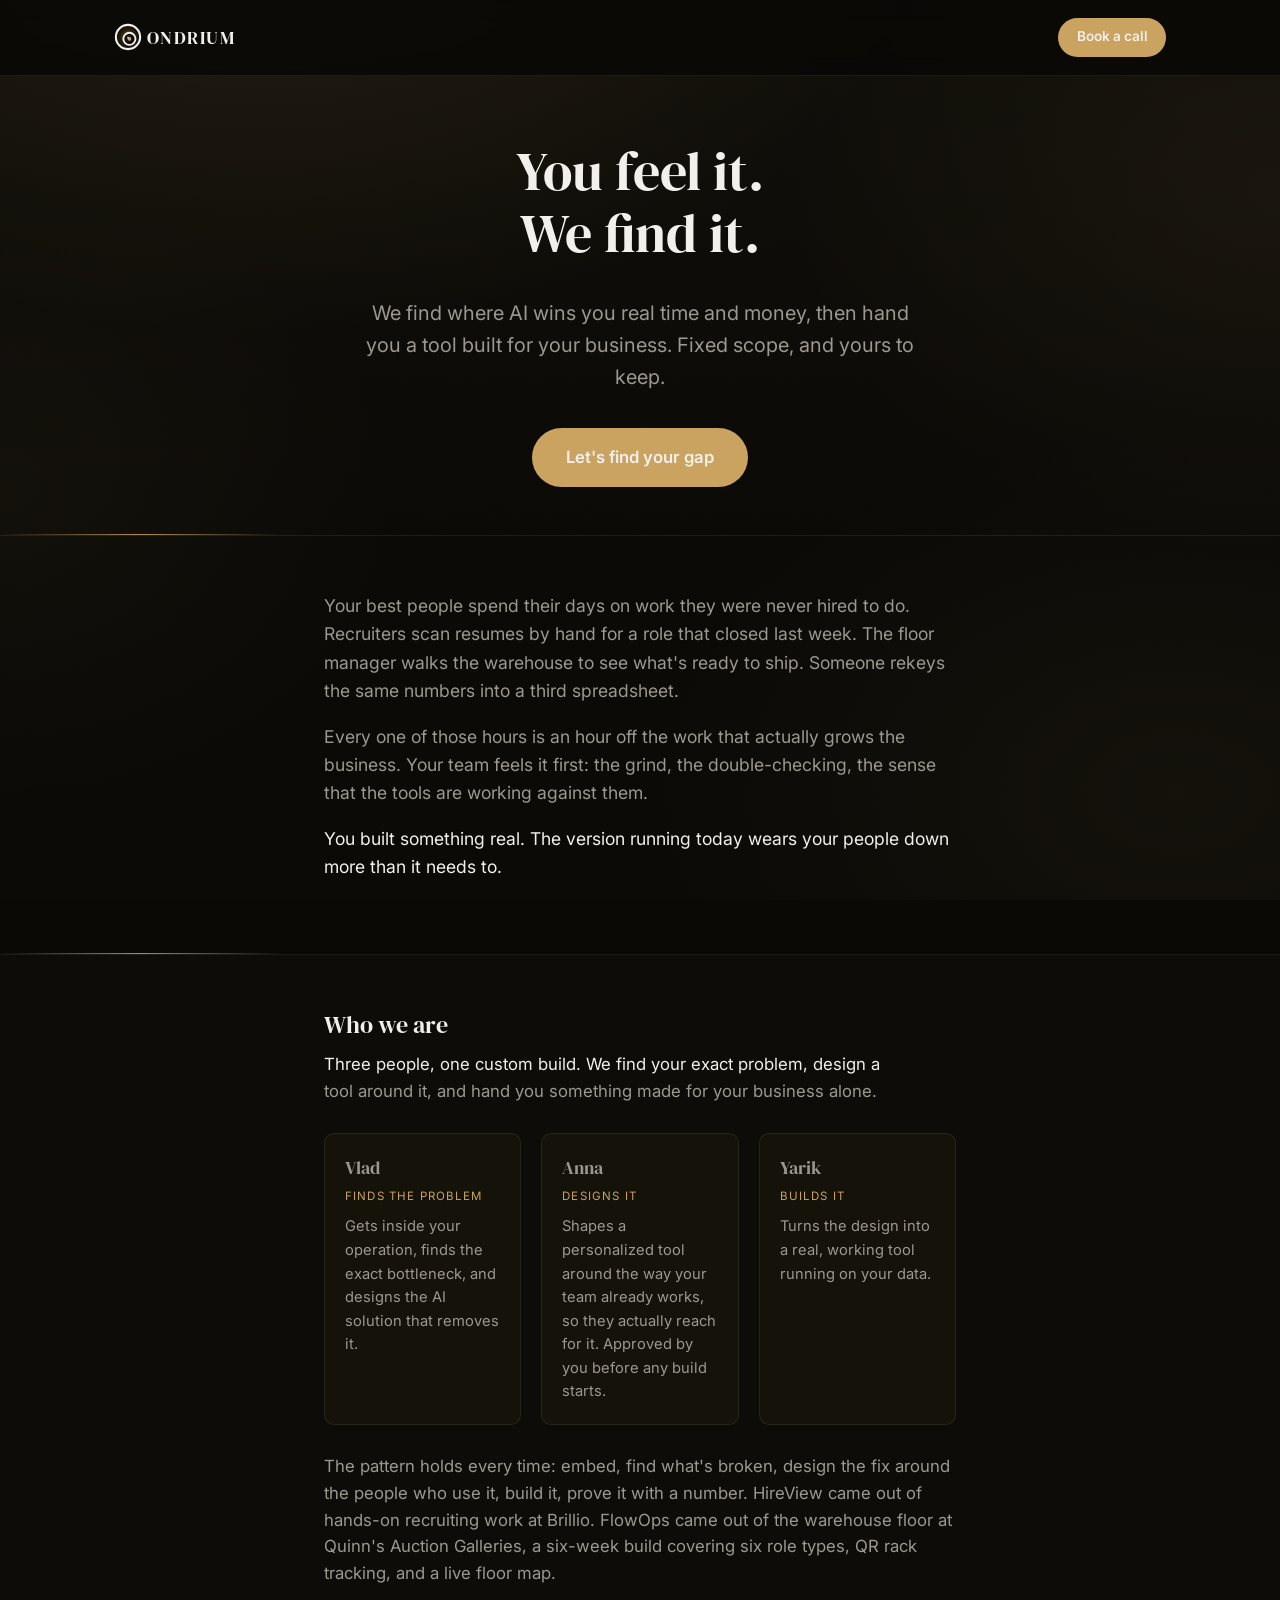
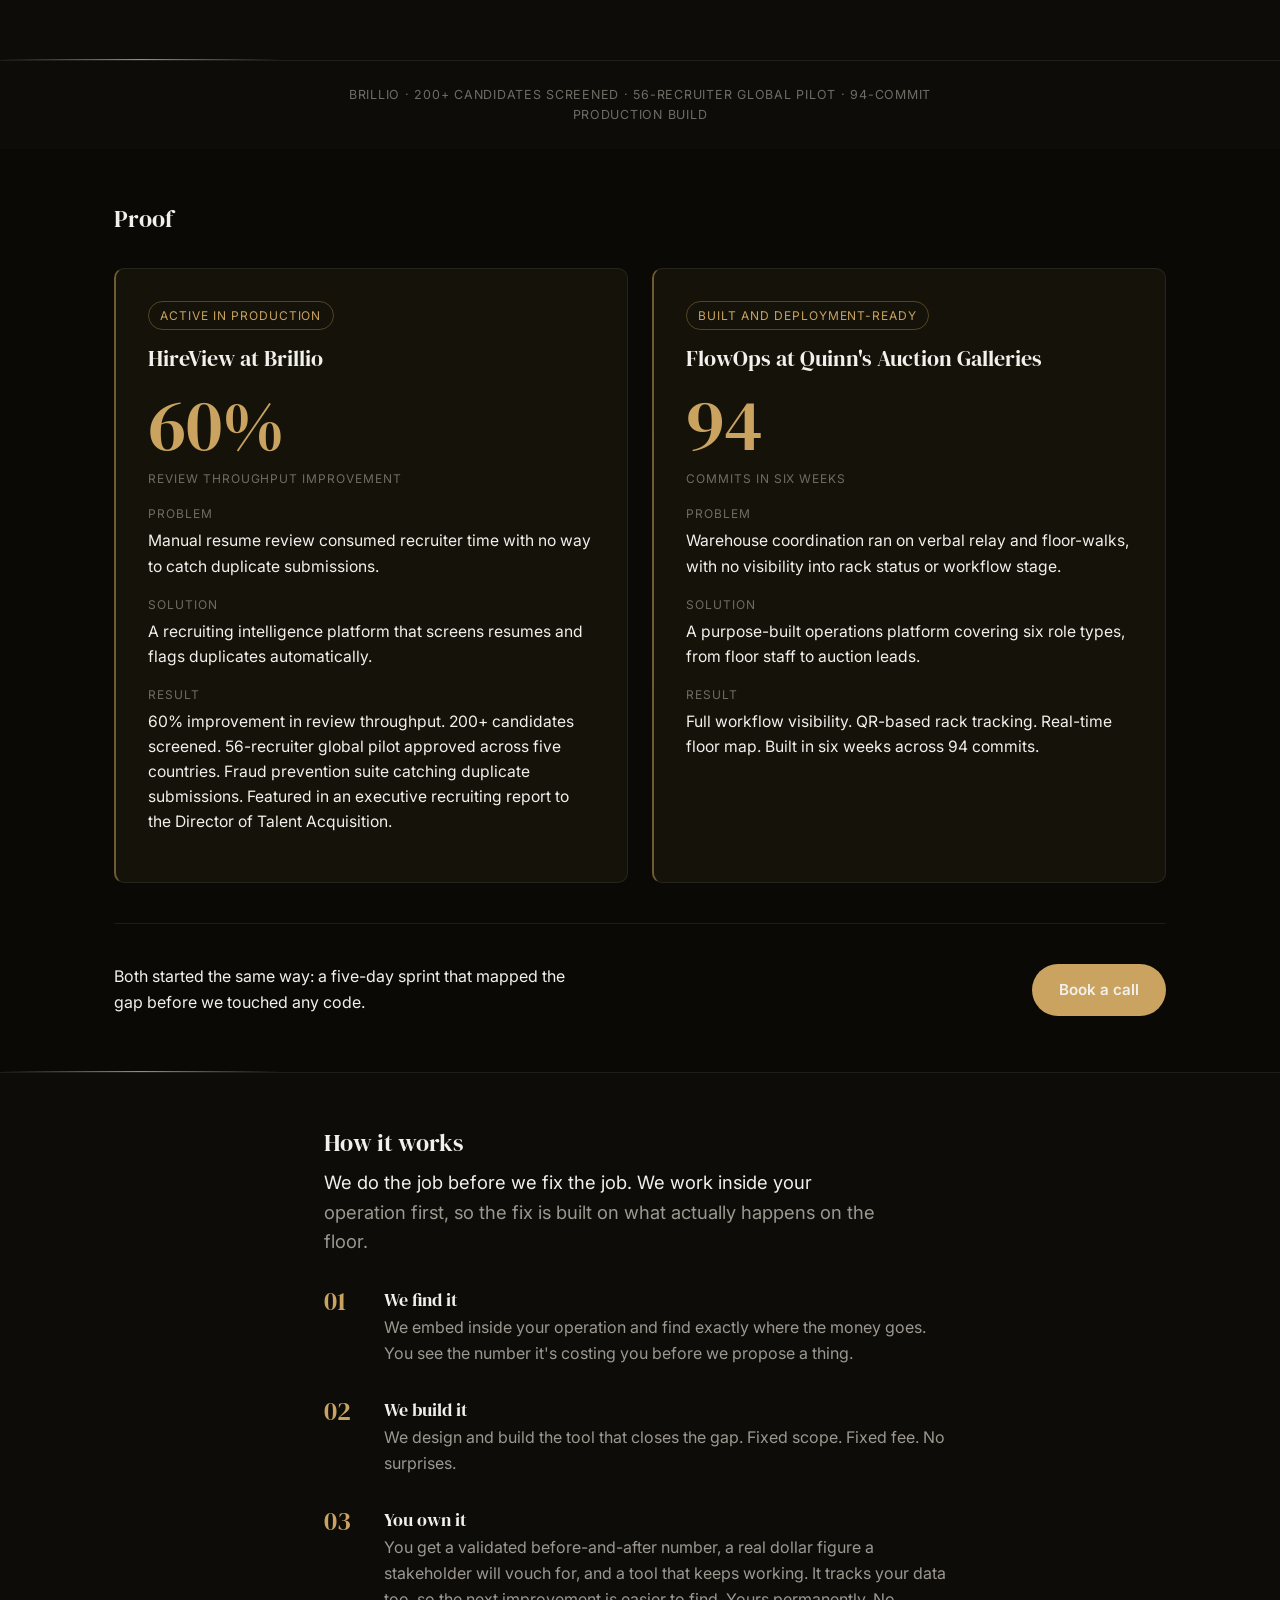
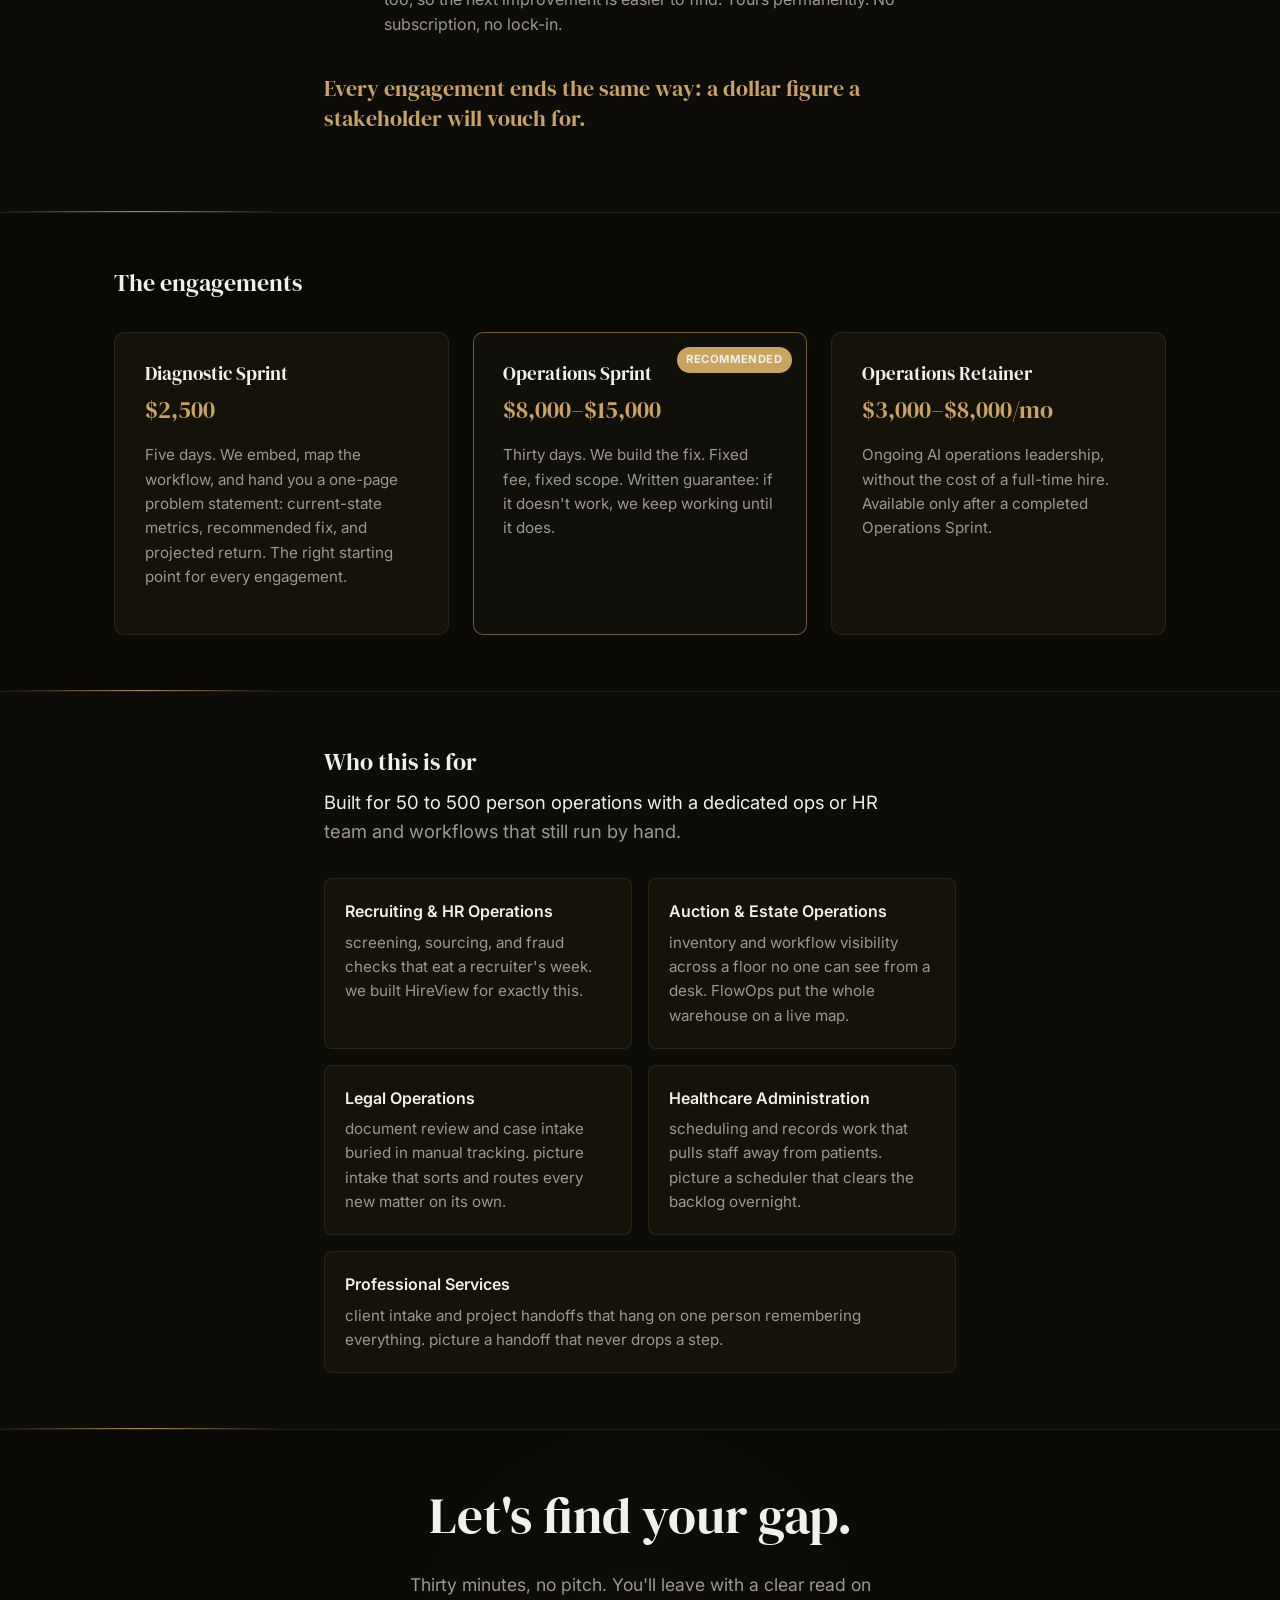
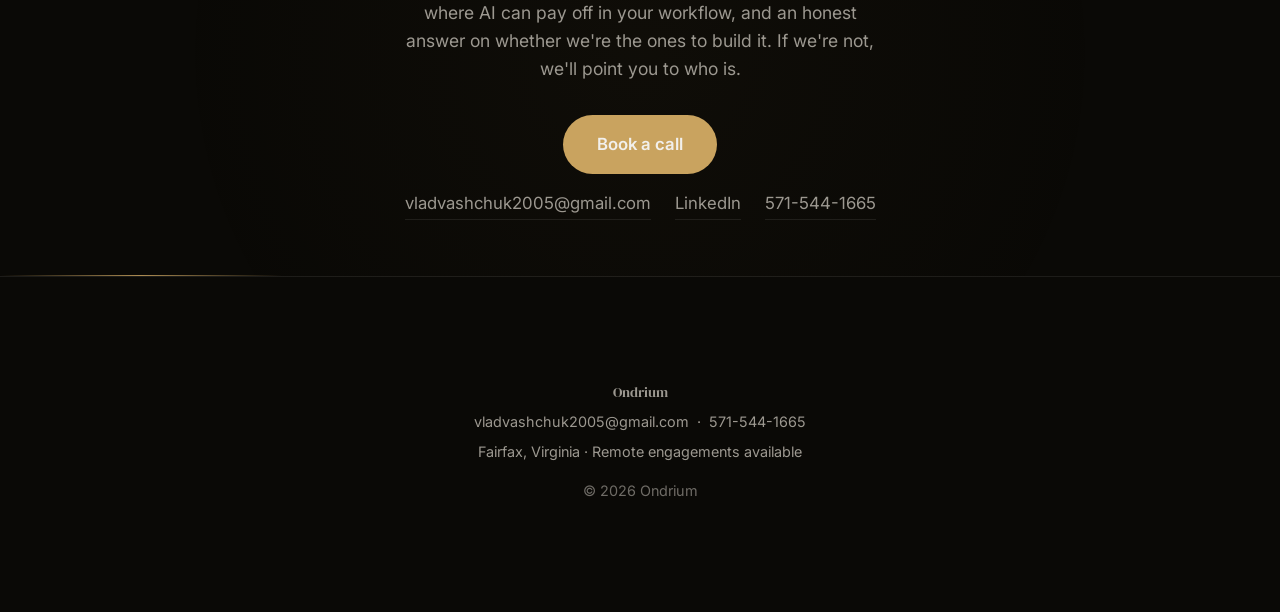
==== index.html @ 7dcca668 "Replace with Ondrium site" ====
<!DOCTYPE html>
<html lang="en">
<head>
<meta charset="UTF-8">
<meta name="viewport" content="width=device-width, initial-scale=1.0">
<title>Ondrium: You feel it. We find it.</title>
<meta name="description" content="Ondrium finds where AI fits your workflow, proves it's worth building, then builds a custom tool shaped around how your business runs. You own it for good.">
<link rel="preconnect" href="https://fonts.googleapis.com">
<link rel="preconnect" href="https://fonts.gstatic.com" crossorigin>
<link rel="icon" type="image/png" href="[data-uri]">
<link href="https://fonts.googleapis.com/css2?family=DM+Serif+Display&family=Inter:wght@400;500;600;700&display=swap" rel="stylesheet">
<style>
  :root {
    --bg: #0a0906;
    --bg-alt: #0e0c09;
    --bg-card: #141209;
    --border: rgba(255,255,255,0.08);
    --text: #f2f0ec;
    --text-muted: #9c9890;
    --text-dim: #6f6c66;
    --accent: #c9a35f;
    --accent-hover: #d9b878;
    --accent-dark: #1c1712;
    --radius: 10px;
    --max: 1100px;
    --max-narrow: 680px;
  }

  * { box-sizing: border-box; }
  html { scroll-behavior: smooth; }

  body {
    margin: 0;
    overflow-x: hidden;
    background: var(--bg);
    color: var(--text);
    font-family: 'Inter', -apple-system, BlinkMacSystemFont, sans-serif;
    line-height: 1.6;
    -webkit-font-smoothing: antialiased;
  }

  /* Whole-site background system: static glow blobs + grain + running trace
     lines. Fixed to the viewport so it reads as one surface behind every
     section, not a per-section fill. Pure CSS/SVG, no image assets. The
     trace lines are the only motion running on their own; everything else
     stays static. */
  .bg-layer {
    position: fixed;
    inset: 0;
    z-index: -1;
    pointer-events: none;
    background:
      radial-gradient(ellipse 1100px 720px at 20% -12%, rgba(201,163,95,0.11), transparent 62%),
      radial-gradient(ellipse 760px 560px at 100% 22%, rgba(201,163,95,0.06), transparent 65%),
      radial-gradient(ellipse 650px 500px at 0% 55%, rgba(201,163,95,0.045), transparent 62%),
      radial-gradient(ellipse 820px 560px at 92% 88%, rgba(201,163,95,0.05), transparent 65%),
      linear-gradient(180deg, #100e09 0%, #0a0906 60%);
    background-repeat: no-repeat;
  }
  .bg-layer::after {
    content: "";
    position: absolute;
    inset: 0;
    opacity: 0.05;
    mix-blend-mode: overlay;
    background-image: url("data:image/svg+xml,%3Csvg xmlns='http://www.w3.org/2000/svg'%3E%3Cfilter id='n'%3E%3CfeTurbulence type='fractalNoise' baseFrequency='0.85' numOctaves='3' stitchTiles='stitch'/%3E%3C/filter%3E%3Crect width='100%25' height='100%25' filter='url(%23n)'/%3E%3C/svg%3E");
  }
  /* Divider glow: a thin light trace runs along the border between each
     major section, in place of the section's normal static divider line.
     Motion is locked to real page anatomy (the block breaks) instead of
     floating loose in the background. */
  .hero, .problem, .who, .proof, .how, .engagements, .industries, .final-cta {
    position: relative;
    overflow: hidden;
  }
  .hero::after, .problem::after, .who::after, .proof::after,
  .how::after, .engagements::after, .industries::after, .final-cta::after {
    content: "";
    position: absolute;
    left: 0;
    bottom: 0;
    width: 22%;
    height: 1px;
    background: linear-gradient(90deg, transparent, rgba(201,163,95,0.85), transparent);
    animation-name: divider-run;
    animation-timing-function: linear;
    animation-iteration-count: infinite;
    animation-duration: 6.5s;
    pointer-events: none;
  }
  .problem::after { animation-delay: 1s; }
  .who::after { animation-delay: 2.4s; }
  .proof::after { animation-delay: 0.4s; }
  .how::after { animation-delay: 3.2s; }
  .engagements::after { animation-delay: 1.8s; }
  .industries::after { animation-delay: 4s; }
  .final-cta::after { animation-delay: 2.6s; }
  @keyframes divider-run {
    0% { transform: translateX(-120%); opacity: 0; }
    12% { opacity: 1; }
    88% { opacity: 1; }
    100% { transform: translateX(550%); opacity: 0; }
  }
  @media (prefers-reduced-motion: reduce) {
    .hero::after, .problem::after, .who::after, .proof::after,
    .how::after, .engagements::after, .industries::after, .final-cta::after {
      animation: none;
      display: none;
    }
    .eye-pupil, .eye-shade, .eye-lid { animation: none; }
    .eye-lid { transform: scaleY(0); }
  }

  .eye-pupil {
    animation: eye-look 8.6s ease-in-out infinite;
    transform-box: fill-box;
    transform-origin: center;
  }
  .eye-glow {
    opacity: 1;
  }
  .eye-shade {
    transform-box: fill-box;
    transform-origin: center;
    animation: eye-shade-anim 8.6s ease-in-out infinite;
  }
  .eye-iris {
    transform-box: fill-box;
    transform-origin: center;
  }
  .eye-lid {
    transform-box: fill-box;
    transform-origin: top;
    transform: scaleY(0);
    animation: eye-lid-anim 8.6s ease-in-out infinite;
  }
  @keyframes eye-lid-anim {
    0%, 50% { transform: scaleY(0); }
    55% { transform: scaleY(1); }
    60% { transform: scaleY(0); }
    100% { transform: scaleY(0); }
  }
  @keyframes eye-shade-anim {
    0%, 8% { filter: brightness(1) drop-shadow(0 0 0 rgba(0,0,0,0)); }
    14% { filter: brightness(0.74) drop-shadow(0 1px 2px rgba(0,0,0,0.5)); }
    28% { filter: brightness(1.1) drop-shadow(0 1px 2px rgba(0,0,0,0.5)); }
    42% { filter: brightness(0.74) drop-shadow(0 1px 2px rgba(0,0,0,0.5)); }
    48%, 60% { filter: brightness(1) drop-shadow(0 1px 2px rgba(0,0,0,0.35)); }
    66%, 100% { filter: brightness(1) drop-shadow(0 0 0 rgba(0,0,0,0)); }
  }
  @keyframes eye-look {
    0%, 100% { transform: translate(0, 0); }
    14% { transform: translate(0, 7px); }
    28% { transform: translate(7px, 0); }
    42% { transform: translate(0, 7px); }
    48% { transform: translate(0, 0); }
  }

  h1, h2, h3 {
    font-family: 'DM Serif Display', Georgia, serif;
    font-weight: 400;
    line-height: 1.15;
    margin: 0 0 0.5em;
    color: var(--text);
  }

  p { margin: 0 0 1em; color: var(--text-muted); }
  a { color: inherit; text-decoration: none; }

  .section-inner {
    max-width: var(--max);
    margin: 0 auto;
    padding: 3.5rem 1.5rem;
  }
  .section-inner.narrow { max-width: var(--max-narrow); }
  .center { text-align: center; }

  /* Header */
  .site-header {
    position: sticky;
    top: 0;
    z-index: 50;
    background: rgba(10,9,6,0.88);
    backdrop-filter: blur(10px);
    border-bottom: 1px solid var(--border);
  }
  .header-inner {
    max-width: var(--max);
    margin: 0 auto;
    padding: 1.1rem 1.5rem;
    display: flex;
    align-items: center;
    justify-content: space-between;
  }
  .logo-lockup {
    display: flex;
    align-items: center;
    gap: 0.3rem;
  }
  .logo-icon {
    display: block;
    height: 28px;
    width: auto;
  }
  .logo-text {
    font-family: 'DM Serif Display', serif;
    font-size: 1.15rem;
    letter-spacing: 0.08em;
    color: var(--text);
  }

  /* Buttons */
  .btn {
    display: inline-block;
    border-radius: 999px;
    font-weight: 600;
    text-align: center;
    transition: background 0.15s ease, color 0.15s ease, transform 0.1s ease;
    cursor: pointer;
    border: none;
  }
  .btn-primary {
    background: var(--accent);
    color: var(--text);
    padding: 0.85rem 1.7rem;
    font-size: 0.95rem;
  }
  .btn-primary:hover { background: var(--accent-hover); }
  .btn-primary:active { transform: scale(0.98); }
  .btn-sm { padding: 0.55rem 1.15rem; font-size: 0.85rem; }
  .btn-lg { padding: 1rem 2.1rem; font-size: 1.05rem; }

  /* Hero */
  .hero {
    padding-top: 4rem;
    padding-bottom: 3rem;
    border-bottom: 1px solid var(--border);
  }
  .hero-inner {
    max-width: 760px;
    margin: 0 auto;
    padding: 0 1.5rem;
    text-align: center;
  }
  .hero h1 {
    font-size: clamp(2.1rem, 5.5vw, 3.4rem);
    margin-bottom: 0.6em;
  }
  .hero .subline {
    font-size: clamp(1.05rem, 2vw, 1.25rem);
    color: var(--text-muted);
    max-width: 560px;
    margin: 0 auto 2.2rem;
  }

  /* Problem */
  .problem { border-bottom: 1px solid var(--border); }
  .problem p { font-size: 1.1rem; color: var(--text-muted); }
  .problem p:last-child { color: var(--text); }

  /* Who we are */
  .who { background: var(--bg-alt); border-bottom: 1px solid var(--border); }
  .who p { font-size: 1.05rem; }
  .team-grid {
    display: grid;
    grid-template-columns: repeat(3, 1fr);
    gap: 1.25rem;
    margin: 1.75rem 0;
  }
  .team-member {
    background: var(--bg-card);
    border: 1px solid var(--border);
    border-radius: var(--radius);
    padding: 1.25rem;
  }
  .team-member .team-name { font-family: 'DM Serif Display', serif; font-size: 1.1rem; margin: 0; }
  .team-member .team-role {
    font-size: 0.72rem;
    text-transform: uppercase;
    letter-spacing: 0.1em;
    color: var(--accent);
    margin: 0.35rem 0 0.6rem;
  }
  .team-member .team-desc { font-size: 0.92rem; color: var(--text-muted); margin: 0; }
  @media (max-width: 700px) {
    .team-grid { grid-template-columns: 1fr; }
  }

  /* Trust bar */
  .trust-bar {
    background: var(--bg-alt);
    padding: 1.5rem 1.5rem;
    text-align: center;
  }
  .trust-bar p {
    margin: 0;
    font-family: 'Inter', sans-serif;
    font-size: 0.78rem;
    text-transform: uppercase;
    letter-spacing: 0.06em;
    color: var(--text-dim);
  }

  /* Proof */
  .proof { border-bottom: 1px solid var(--border); }
  .proof h2 { margin-bottom: 2.2rem; }
  .proof-grid {
    display: grid;
    grid-template-columns: 1fr 1fr;
    gap: 1.5rem;
  }
  .proof-card {
    background: var(--bg-card);
    border: 1px solid var(--border);
    border-left: 2px solid rgba(201,163,95,0.5);
    border-radius: var(--radius);
    padding: 2rem;
    transition: transform 0.15s ease, box-shadow 0.15s ease;
  }
  .proof-card:hover {
    transform: translateY(-4px);
    box-shadow: 0 8px 32px rgba(201,163,95,0.12);
  }
  .stat-num {
    font-family: 'DM Serif Display', serif;
    font-size: 4.5rem;
    color: var(--accent);
    line-height: 1;
  }
  .stat-label {
    font-family: 'Inter', sans-serif;
    font-size: 0.75rem;
    text-transform: uppercase;
    letter-spacing: 0.08em;
    color: var(--text-dim);
    margin-top: 0.5rem;
  }
  .proof-status {
    display: inline-block;
    font-size: 0.75rem;
    text-transform: uppercase;
    letter-spacing: 0.08em;
    color: var(--accent);
    border: 1px solid rgba(201,163,95,0.35);
    border-radius: 999px;
    padding: 0.25rem 0.7rem;
    margin-bottom: 1rem;
  }
  .proof-card h3 { font-size: 1.4rem; margin-bottom: 1.1rem; }
  .proof-card dt {
    font-size: 0.75rem;
    text-transform: uppercase;
    letter-spacing: 0.08em;
    color: var(--text-dim);
    margin-top: 1rem;
  }
  .proof-card dt:first-child { margin-top: 0; }
  .proof-card dd {
    margin: 0.3rem 0 0;
    color: var(--text);
    font-size: 0.98rem;
  }
  .mid-cta {
    margin-top: 2.5rem;
    padding-top: 2.5rem;
    border-top: 1px solid var(--border);
    display: flex;
    flex-wrap: wrap;
    align-items: center;
    justify-content: space-between;
    gap: 1.25rem;
  }
  .mid-cta p { margin: 0; color: var(--text); max-width: 460px; }

  /* How it works */
  .how { background: var(--bg-alt); border-bottom: 1px solid var(--border); }
  .section-lead {
    font-size: 1.15rem;
    color: var(--text-muted);
    max-width: 560px;
    margin: 0.75rem 0 0;
  }
  .section-lead::first-line { color: var(--text); }
  .how-capper {
    margin-top: 2.25rem;
    font-family: 'DM Serif Display', serif;
    font-size: 1.35rem;
    line-height: 1.4;
    color: var(--accent);
  }
  .steps {
    list-style: none;
    margin: 2rem 0 0;
    padding: 0;
    display: grid;
    gap: 2rem;
  }
  .steps li { display: flex; gap: 1.25rem; align-items: flex-start; }
  .step-num {
    font-family: 'DM Serif Display', serif;
    font-size: 1.6rem;
    color: var(--accent);
    line-height: 1;
    min-width: 2.5rem;
  }
  .steps h3 { font-size: 1.15rem; margin-bottom: 0.35rem; }
  .steps p { margin: 0; }

  /* Engagements */
  .engagements { border-bottom: 1px solid var(--border); }
  .engagement-grid {
    display: grid;
    grid-template-columns: repeat(3, 1fr);
    gap: 1.5rem;
    margin-top: 2.2rem;
  }
  .engagement-card {
    position: relative;
    background: var(--bg-card);
    border: 1px solid var(--border);
    border-radius: var(--radius);
    padding: 1.85rem;
    display: flex;
    flex-direction: column;
  }
  .engagement-card.featured {
    border: 1px solid rgba(201,163,95,0.5);
    background: rgba(201,163,95,0.04);
  }
  .engagement-badge {
    position: absolute;
    top: 0.9rem;
    right: 0.9rem;
    background: var(--accent);
    color: var(--text);
    font-size: 0.7rem;
    font-weight: 700;
    text-transform: uppercase;
    letter-spacing: 0.05em;
    padding: 0.25rem 0.6rem;
    border-radius: 999px;
  }
  .engagement-card h3 { font-size: 1.2rem; margin-bottom: 0.4rem; }
  .engagement-card .price {
    font-family: 'DM Serif Display', serif;
    font-size: 1.5rem;
    color: var(--accent);
    margin-bottom: 0.9rem;
  }
  .engagement-card p:last-child { font-size: 0.95rem; }

  /* Industries */
  .industries { background: var(--bg-alt); border-bottom: 1px solid var(--border); }
  .industry-grid {
    display: grid;
    grid-template-columns: 1fr 1fr;
    gap: 1rem;
    margin-top: 2rem;
  }
  .industry-card {
    background: var(--bg-card);
    border: 1px solid var(--border);
    border-radius: 8px;
    padding: 1.25rem;
    transition: border-color 0.15s ease;
  }
  .industry-card:hover { border-color: rgba(201,163,95,0.3); }
  .industry-card:last-child { grid-column: 1 / -1; }
  .industry-name {
    margin: 0 0 0.35rem;
    color: var(--text);
    font-weight: 600;
  }
  .industry-desc {
    margin: 0;
    color: var(--text-muted);
    font-size: 0.95rem;
  }

  /* Final CTA */
  .final-cta {
    border-bottom: 1px solid var(--border);
    background: radial-gradient(circle at center, rgba(201,163,95,0.03), transparent 70%);
  }
  .final-cta h2 { font-size: clamp(2.2rem, 5vw, 3.2rem); }
  .final-cta > .section-inner > p { font-size: 1.1rem; max-width: 480px; margin: 0 auto 2rem; }
  .contact-direct {
    margin-top: 1rem;
    display: flex;
    justify-content: center;
    gap: 1.5rem;
    flex-wrap: wrap;
    font-size: 1.05rem;
  }
  .contact-direct a { color: var(--text-muted); border-bottom: 1px solid var(--border); padding-bottom: 2px; }
  .contact-direct a:hover { color: var(--accent); border-color: var(--accent); }

  /* Footer */
  .site-footer { padding: 3rem 1.5rem; }
  .footer-logo { font-family: 'DM Serif Display', serif; font-size: 1.15rem; margin-bottom: 0.75rem; }
  .site-footer p { font-size: 0.9rem; margin-bottom: 0.4rem; }
  .site-footer .copyright { color: var(--text-dim); margin-top: 1rem; }
  .site-footer a:hover { color: var(--accent); }

  @media (max-width: 760px) {
    .section-inner { padding: 3.5rem 1.25rem; }
    .proof-grid { grid-template-columns: 1fr; }
    .engagement-grid { grid-template-columns: 1fr; }
    .industry-grid { grid-template-columns: 1fr; }
    .mid-cta { flex-direction: column; align-items: flex-start; }
  }
</style>
</head>
<body>
<div class="bg-layer" aria-hidden="true"></div>

<header class="site-header">
  <div class="header-inner">
    <div class="logo-lockup"><svg class="logo-icon" viewBox="0 0 60 60" width="28" height="28" aria-hidden="true">
      <defs>
        <radialGradient id="eyeGlow" cx="50%" cy="50%" r="50%">
          <stop offset="0%" stop-color="var(--accent)" stop-opacity="0.55"/>
          <stop offset="60%" stop-color="var(--accent)" stop-opacity="0.12"/>
          <stop offset="100%" stop-color="var(--accent)" stop-opacity="0"/>
        </radialGradient>
        <radialGradient id="irisSocket" cx="38%" cy="32%" r="72%">
          <stop offset="0%" stop-color="#2a2318"/>
          <stop offset="70%" stop-color="#100c07"/>
          <stop offset="100%" stop-color="#000000"/>
        </radialGradient>
        <clipPath id="innerClip">
          <circle cx="33" cy="34" r="11.2"/>
        </clipPath>
        <clipPath id="ballClip">
          <circle cx="30" cy="30" r="28.25"/>
        </clipPath>
      </defs>
      <circle class="eye-glow" cx="30" cy="30" r="28.25" fill="url(#eyeGlow)" clip-path="url(#ballClip)"/>
      <g class="eye-shade">
        <circle cx="30" cy="30" r="26" fill="none" stroke="var(--text)" stroke-width="4.5"/>
        <g class="eye-pupil">
          <circle cx="33" cy="34" r="11.2" fill="#080604"/>
          <circle cx="33" cy="34" r="13" fill="none" stroke="var(--text)" stroke-width="4"/>
          <circle class="eye-iris" cx="33" cy="34" r="9" fill="url(#irisSocket)"/>
          <circle cx="33" cy="34" r="4" fill="var(--accent)"/>
          <circle class="eye-spec" cx="30" cy="31" r="1.6" fill="#ffffff" opacity="0.85"/>
          <rect class="eye-lid" x="21.8" y="22.8" width="22.4" height="22.4" fill="var(--text)" clip-path="url(#innerClip)"/>
        </g>
      </g>
    </svg><span class="logo-text">ONDRIUM</span></div>
    <a href="mailto:vladvashchuk2005@gmail.com?subject=Let%27s%20find%20my%20gap" class="btn btn-primary btn-sm">Book a call</a>
  </div>
</header>

<!-- SECTION 1 — HERO -->
<section class="hero" id="hero">
  <div class="hero-inner">
    <h1>You feel it.<br>We find it.</h1>
    <p class="subline">We find where AI wins you real time and money, then hand you a tool built for your business. Fixed scope, and yours to keep.</p>
    <a href="mailto:vladvashchuk2005@gmail.com?subject=Let%27s%20find%20my%20gap" class="btn btn-primary btn-lg">Let's find your gap</a>
  </div>
</section>

<!-- SECTION 2 — THE PROBLEM -->
<section class="problem" id="problem">
  <div class="section-inner narrow">
    <p>Your best people spend their days on work they were never hired to do. Recruiters scan resumes by hand for a role that closed last week. The floor manager walks the warehouse to see what's ready to ship. Someone rekeys the same numbers into a third spreadsheet.</p>
    <p>Every one of those hours is an hour off the work that actually grows the business. Your team feels it first: the grind, the double-checking, the sense that the tools are working against them.</p>
    <p>You built something real. The version running today wears your people down more than it needs to.</p>
  </div>
</section>

<!-- SECTION 3 — WHO WE ARE -->
<section class="who" id="who-we-are">
  <div class="section-inner narrow">
    <h2>Who we are</h2>
    <p class="section-lead">Three people, one custom build. We find your exact problem, design a tool around it, and hand you something made for your business alone.</p>
    <div class="team-grid">
      <div class="team-member">
        <p class="team-name">Vlad</p>
        <p class="team-role">Finds the problem</p>
        <p class="team-desc">Gets inside your operation, finds the exact bottleneck, and designs the AI solution that removes it.</p>
      </div>
      <div class="team-member">
        <p class="team-name">Anna</p>
        <p class="team-role">Designs it</p>
        <p class="team-desc">Shapes a personalized tool around the way your team already works, so they actually reach for it. Approved by you before any build starts.</p>
      </div>
      <div class="team-member">
        <p class="team-name">Yarik</p>
        <p class="team-role">Builds it</p>
        <p class="team-desc">Turns the design into a real, working tool running on your data.</p>
      </div>
    </div>
    <p>The pattern holds every time: embed, find what's broken, design the fix around the people who use it, build it, prove it with a number. HireView came out of hands-on recruiting work at Brillio. FlowOps came out of the warehouse floor at Quinn's Auction Galleries, a six-week build covering six role types, QR rack tracking, and a live floor map.</p>
  </div>
</section>

<!-- TRUST BAR -->
<section class="trust-bar">
  <div class="section-inner narrow" style="padding-top:0;padding-bottom:0;">
    <p>Brillio &middot; 200+ candidates screened &middot; 56-recruiter global pilot &middot; 94-commit production build</p>
  </div>
</section>

<!-- SECTION 4 — PROOF -->
<section class="proof" id="proof">
  <div class="section-inner">
    <h2>Proof</h2>
    <div class="proof-grid">

      <div class="proof-card">
        <span class="proof-status">Active in production</span>
        <h3>HireView at Brillio</h3>
        <div class="proof-stat">
          <div class="stat-num">60%</div>
          <div class="stat-label">REVIEW THROUGHPUT IMPROVEMENT</div>
        </div>
        <dl>
          <dt>Problem</dt>
          <dd>Manual resume review consumed recruiter time with no way to catch duplicate submissions.</dd>
          <dt>Solution</dt>
          <dd>A recruiting intelligence platform that screens resumes and flags duplicates automatically.</dd>
          <dt>Result</dt>
          <dd>60% improvement in review throughput. 200+ candidates screened. 56-recruiter global pilot approved across five countries. Fraud prevention suite catching duplicate submissions. Featured in an executive recruiting report to the Director of Talent Acquisition.</dd>
        </dl>
      </div>

      <div class="proof-card">
        <span class="proof-status">Built and deployment-ready</span>
        <h3>FlowOps at Quinn's Auction Galleries</h3>
        <div class="proof-stat">
          <div class="stat-num">94</div>
          <div class="stat-label">COMMITS IN SIX WEEKS</div>
        </div>
        <dl>
          <dt>Problem</dt>
          <dd>Warehouse coordination ran on verbal relay and floor-walks, with no visibility into rack status or workflow stage.</dd>
          <dt>Solution</dt>
          <dd>A purpose-built operations platform covering six role types, from floor staff to auction leads.</dd>
          <dt>Result</dt>
          <dd>Full workflow visibility. QR-based rack tracking. Real-time floor map. Built in six weeks across 94 commits.</dd>
        </dl>
      </div>

    </div>

    <div class="mid-cta">
      <p>Both started the same way: a five-day sprint that mapped the gap before we touched any code.</p>
      <a href="mailto:vladvashchuk2005@gmail.com?subject=Let%27s%20find%20my%20gap" class="btn btn-primary">Book a call</a>
    </div>
  </div>
</section>

<!-- SECTION 5 — HOW IT WORKS -->
<section class="how" id="how-it-works">
  <div class="section-inner narrow">
    <h2>How it works</h2>
    <p class="section-lead">We do the job before we fix the job. We work inside your operation first, so the fix is built on what actually happens on the floor.</p>
    <ol class="steps">
      <li>
        <span class="step-num">01</span>
        <div>
          <h3>We find it</h3>
          <p>We embed inside your operation and find exactly where the money goes. You see the number it's costing you before we propose a thing.</p>
        </div>
      </li>
      <li>
        <span class="step-num">02</span>
        <div>
          <h3>We build it</h3>
          <p>We design and build the tool that closes the gap. Fixed scope. Fixed fee. No surprises.</p>
        </div>
      </li>
      <li>
        <span class="step-num">03</span>
        <div>
          <h3>You own it</h3>
          <p>You get a validated before-and-after number, a real dollar figure a stakeholder will vouch for, and a tool that keeps working. It tracks your data too, so the next improvement is easier to find. Yours permanently. No subscription, no lock-in.</p>
        </div>
      </li>
    </ol>
    <p class="how-capper">Every engagement ends the same way: a dollar figure a stakeholder will vouch for.</p>
  </div>
</section>

<!-- SECTION 6 — THE ENGAGEMENTS -->
<section class="engagements" id="engagements">
  <div class="section-inner">
    <h2>The engagements</h2>
    <div class="engagement-grid">

      <div class="engagement-card">
        <h3>Diagnostic Sprint</h3>
        <p class="price">$2,500</p>
        <p>Five days. We embed, map the workflow, and hand you a one-page problem statement: current-state metrics, recommended fix, and projected return. The right starting point for every engagement.</p>
      </div>

      <div class="engagement-card featured">
        <span class="engagement-badge">Recommended</span>
        <h3>Operations Sprint</h3>
        <p class="price">$8,000–$15,000</p>
        <p>Thirty days. We build the fix. Fixed fee, fixed scope. Written guarantee: if it doesn't work, we keep working until it does.</p>
      </div>

      <div class="engagement-card">
        <h3>Operations Retainer</h3>
        <p class="price">$3,000–$8,000/mo</p>
        <p>Ongoing AI operations leadership, without the cost of a full-time hire. Available only after a completed Operations Sprint.</p>
      </div>

    </div>
  </div>
</section>

<!-- SECTION 7 — THE INDUSTRIES -->
<section class="industries" id="industries">
  <div class="section-inner narrow">
    <h2>Who this is for</h2>
    <p class="section-lead">Built for 50 to 500 person operations with a dedicated ops or HR team and workflows that still run by hand.</p>
    <div class="industry-grid">
      <div class="industry-card">
        <p class="industry-name">Recruiting &amp; HR Operations</p>
        <p class="industry-desc">screening, sourcing, and fraud checks that eat a recruiter's week. we built HireView for exactly this.</p>
      </div>
      <div class="industry-card">
        <p class="industry-name">Auction &amp; Estate Operations</p>
        <p class="industry-desc">inventory and workflow visibility across a floor no one can see from a desk. FlowOps put the whole warehouse on a live map.</p>
      </div>
      <div class="industry-card">
        <p class="industry-name">Legal Operations</p>
        <p class="industry-desc">document review and case intake buried in manual tracking. picture intake that sorts and routes every new matter on its own.</p>
      </div>
      <div class="industry-card">
        <p class="industry-name">Healthcare Administration</p>
        <p class="industry-desc">scheduling and records work that pulls staff away from patients. picture a scheduler that clears the backlog overnight.</p>
      </div>
      <div class="industry-card">
        <p class="industry-name">Professional Services</p>
        <p class="industry-desc">client intake and project handoffs that hang on one person remembering everything. picture a handoff that never drops a step.</p>
      </div>
    </div>
  </div>
</section>

<!-- SECTION 8 — CTA -->
<section class="final-cta" id="cta">
  <div class="section-inner narrow center">
    <h2>Let's find your gap.</h2>
    <p>Thirty minutes, no pitch. You'll leave with a clear read on where AI can pay off in your workflow, and an honest answer on whether we're the ones to build it. If we're not, we'll point you to who is.</p>
    <a href="mailto:vladvashchuk2005@gmail.com?subject=Let%27s%20find%20my%20gap" class="btn btn-primary btn-lg">Book a call</a>
    <div class="contact-direct">
      <a href="mailto:vladvashchuk2005@gmail.com">vladvashchuk2005@gmail.com</a>
      <a href="https://linkedin.com/in/vladyslav-vashchuk-3b7657355" target="_blank" rel="noopener">LinkedIn</a>
      <a href="tel:+15715441665">571-544-1665</a>
    </div>
  </div>
</section>

<!-- SECTION 9 — FOOTER -->
<footer class="site-footer">
  <div class="section-inner narrow center">
    <p class="footer-logo">Ondrium</p>
    <p>
      <a href="mailto:vladvashchuk2005@gmail.com">vladvashchuk2005@gmail.com</a>
      &nbsp;·&nbsp;
      <a href="tel:+15715441665">571-544-1665</a>
    </p>
    <p>Fairfax, Virginia · Remote engagements available</p>
    <p class="copyright">© 2026 Ondrium</p>
  </div>
</footer>

</body>
</html>
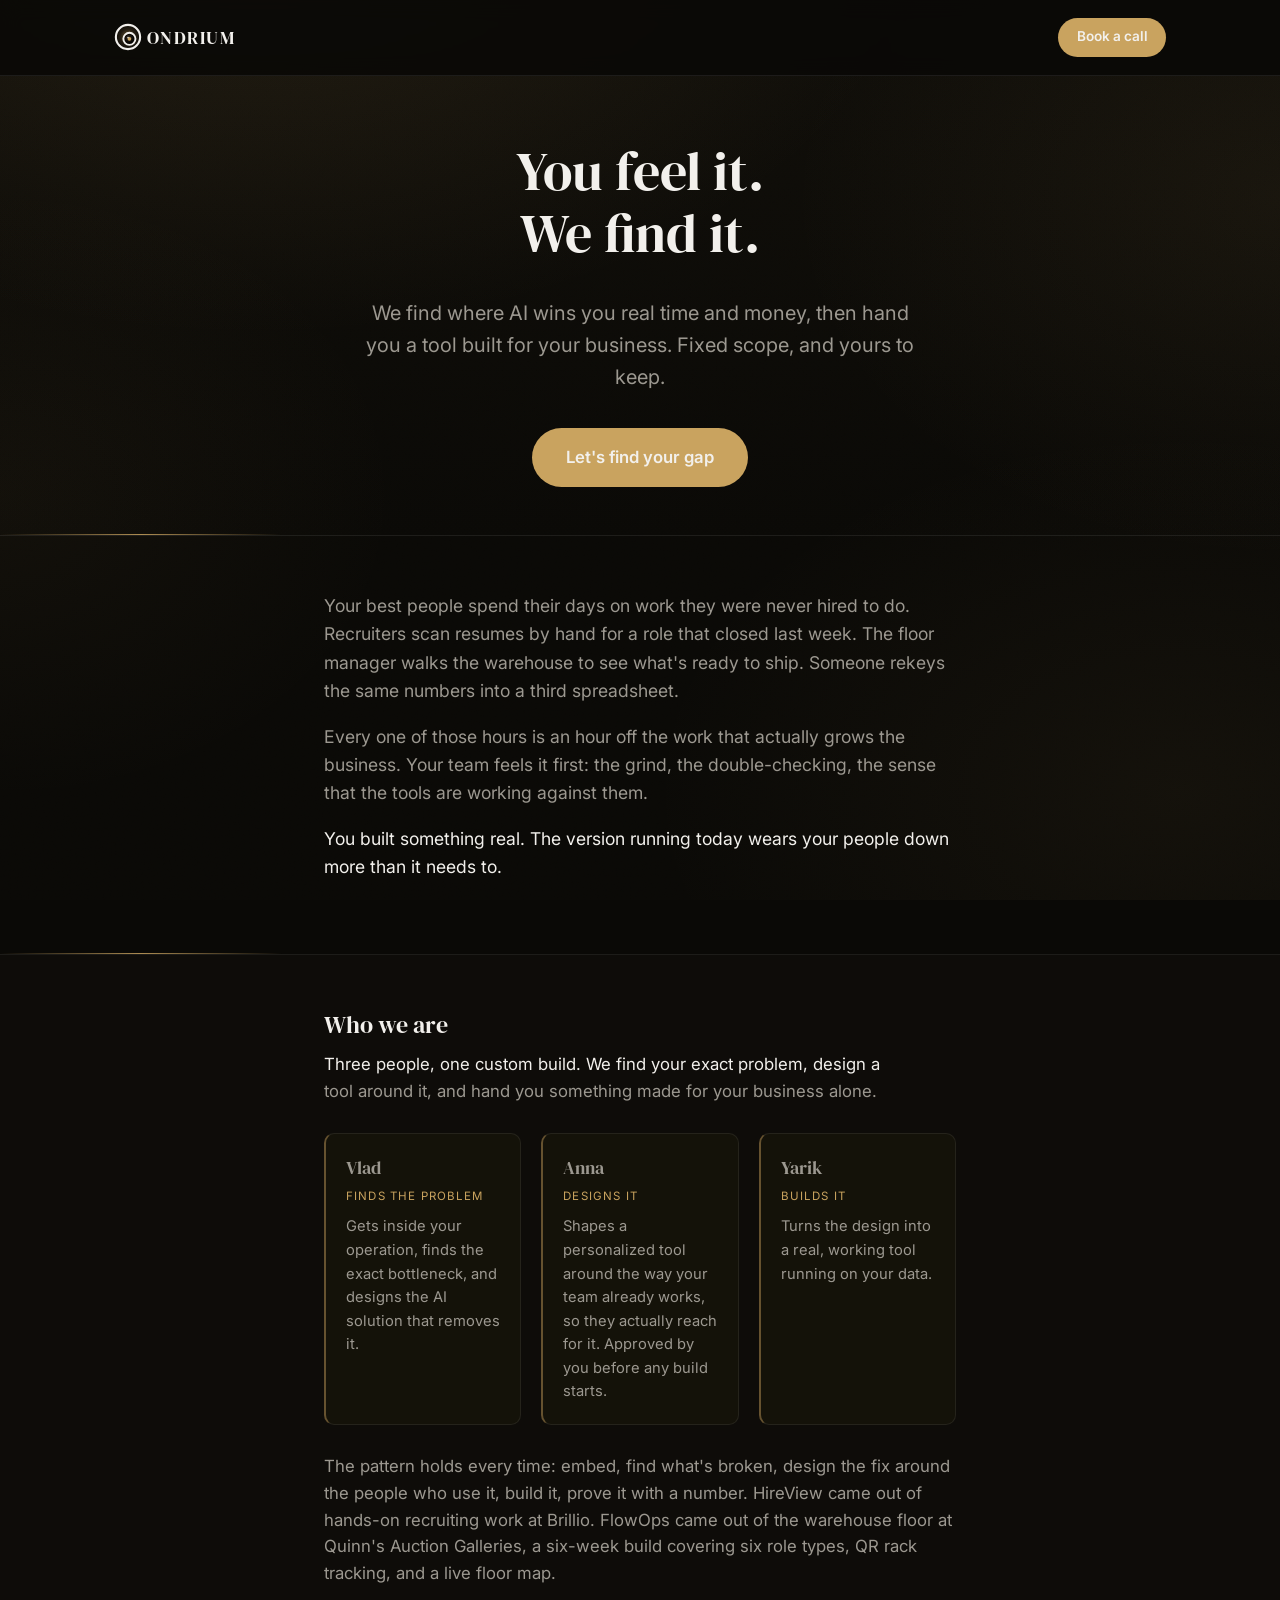
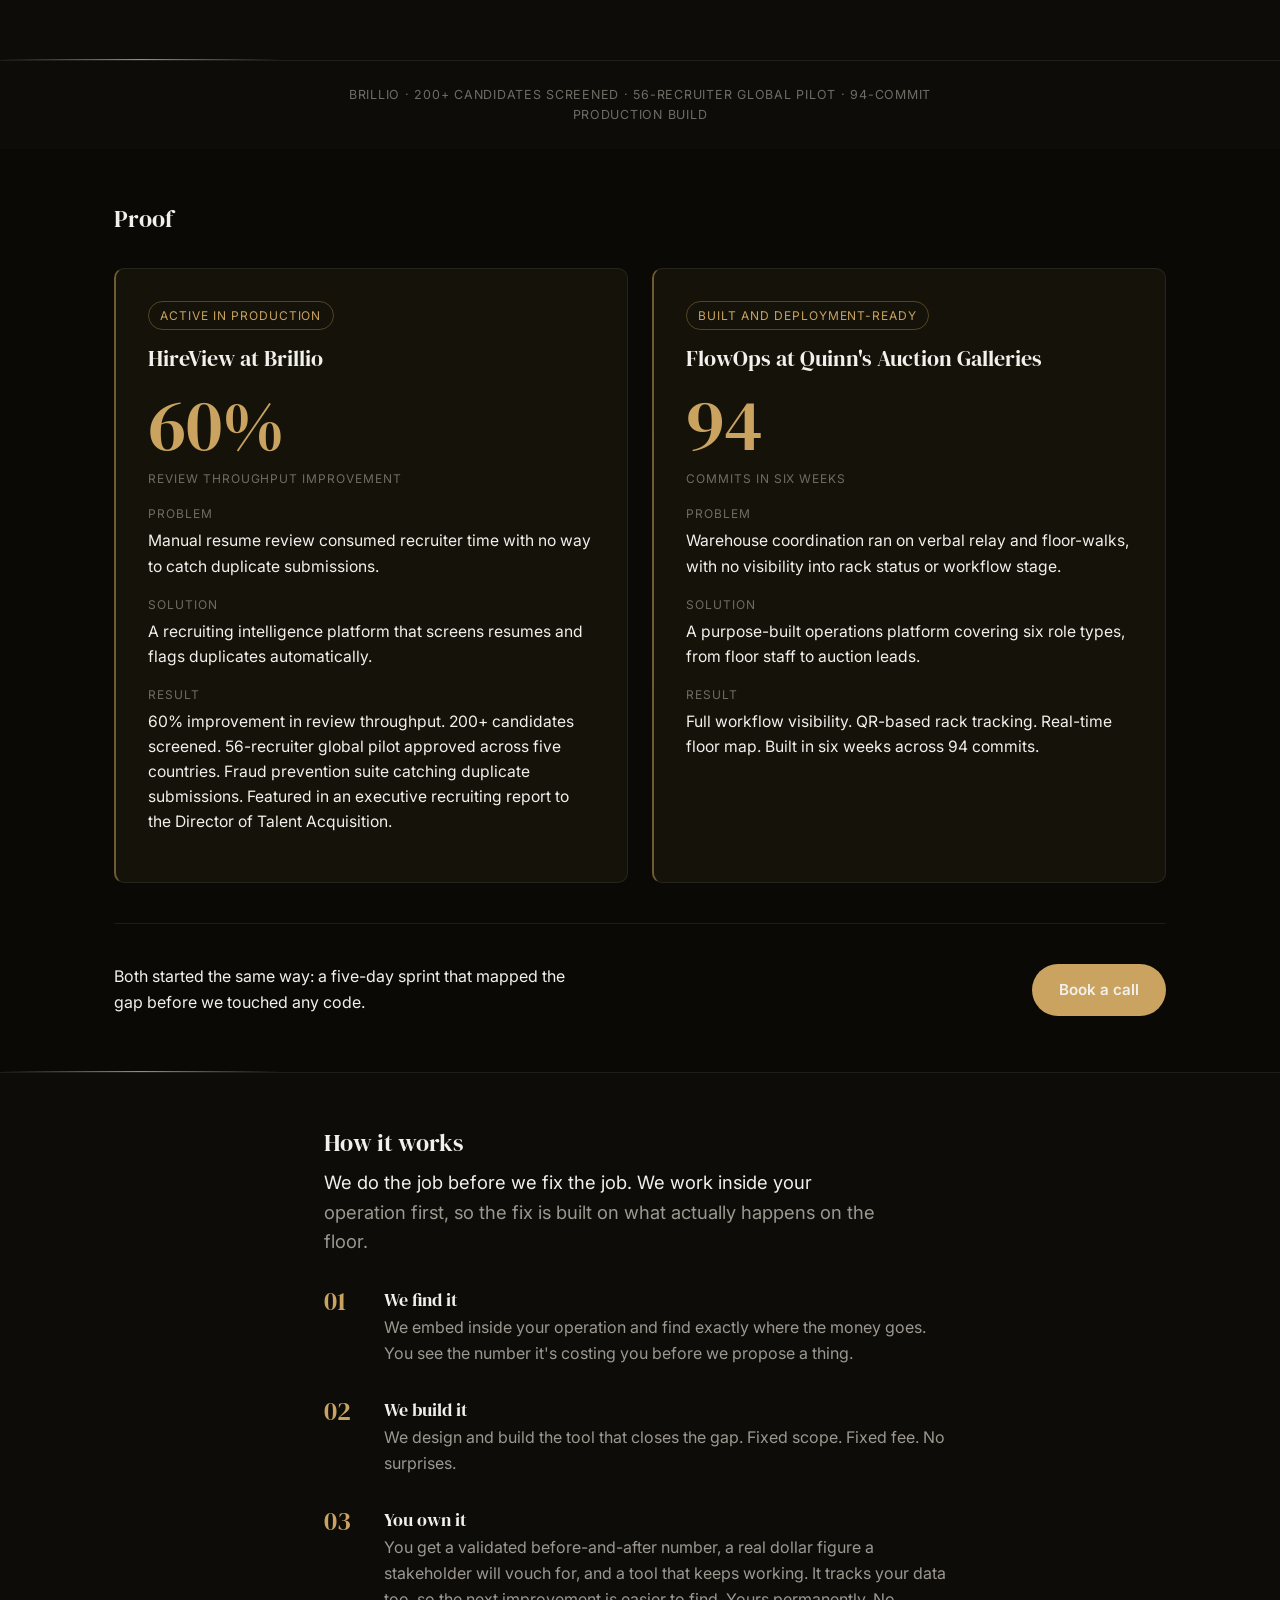
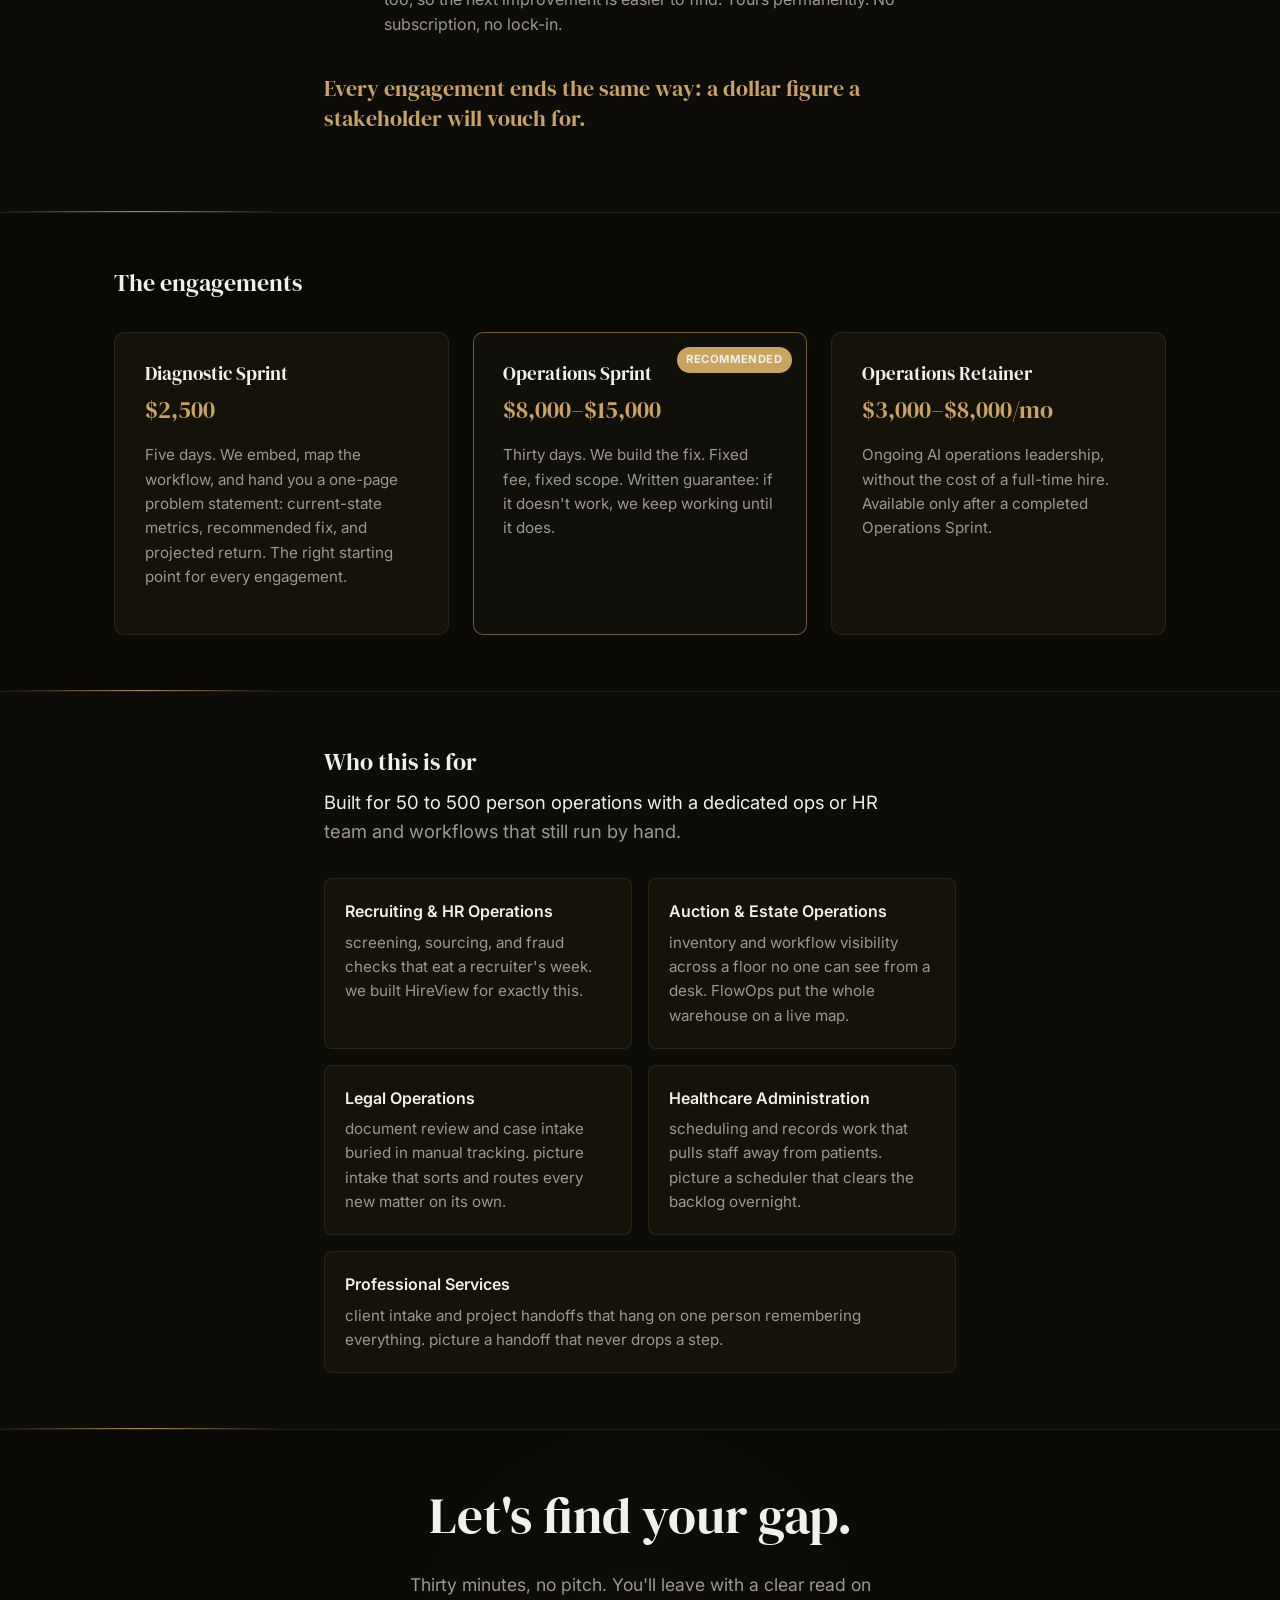
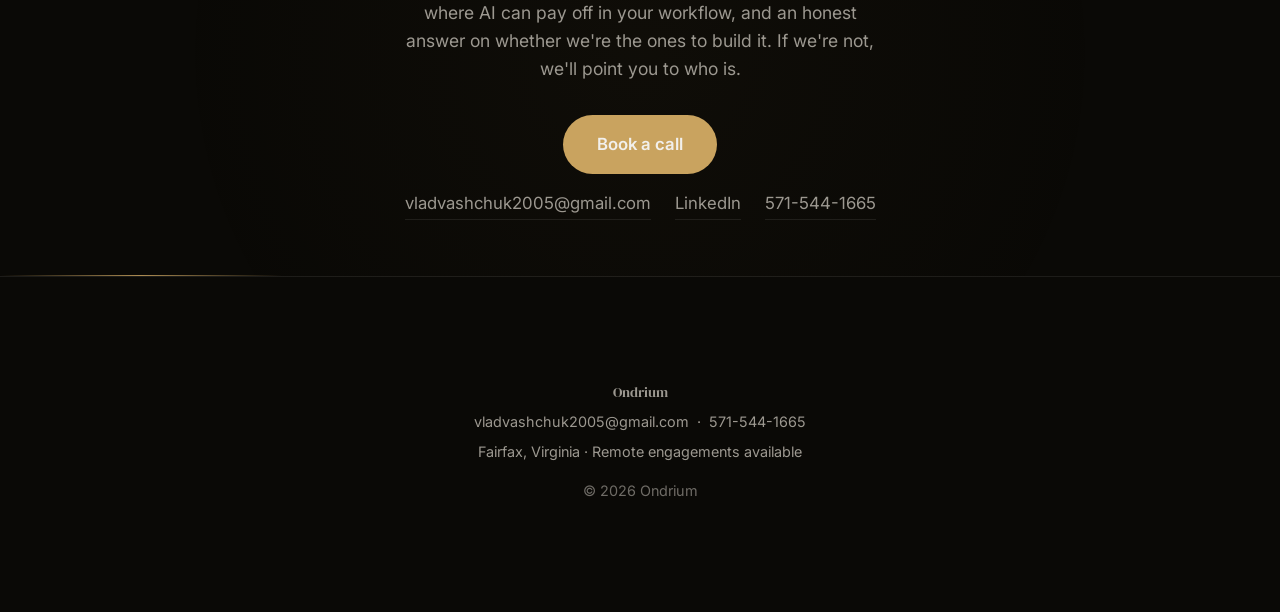
==== commit 01b4852e: "Highlight team cards" ====
--- a/index.html
+++ b/index.html
@@ -270,8 +270,15 @@
   .team-member {
     background: var(--bg-card);
     border: 1px solid var(--border);
+    border-left: 2px solid rgba(201,163,95,0.45);
     border-radius: var(--radius);
     padding: 1.25rem;
+    transition: transform 0.15s ease, box-shadow 0.15s ease, border-left-color 0.15s ease;
+  }
+  .team-member:hover {
+    transform: translateY(-3px);
+    border-left-color: var(--accent);
+    box-shadow: 0 6px 20px rgba(201,163,95,0.10);
   }
   .team-member .team-name { font-family: 'DM Serif Display', serif; font-size: 1.1rem; margin: 0; }
   .team-member .team-role {
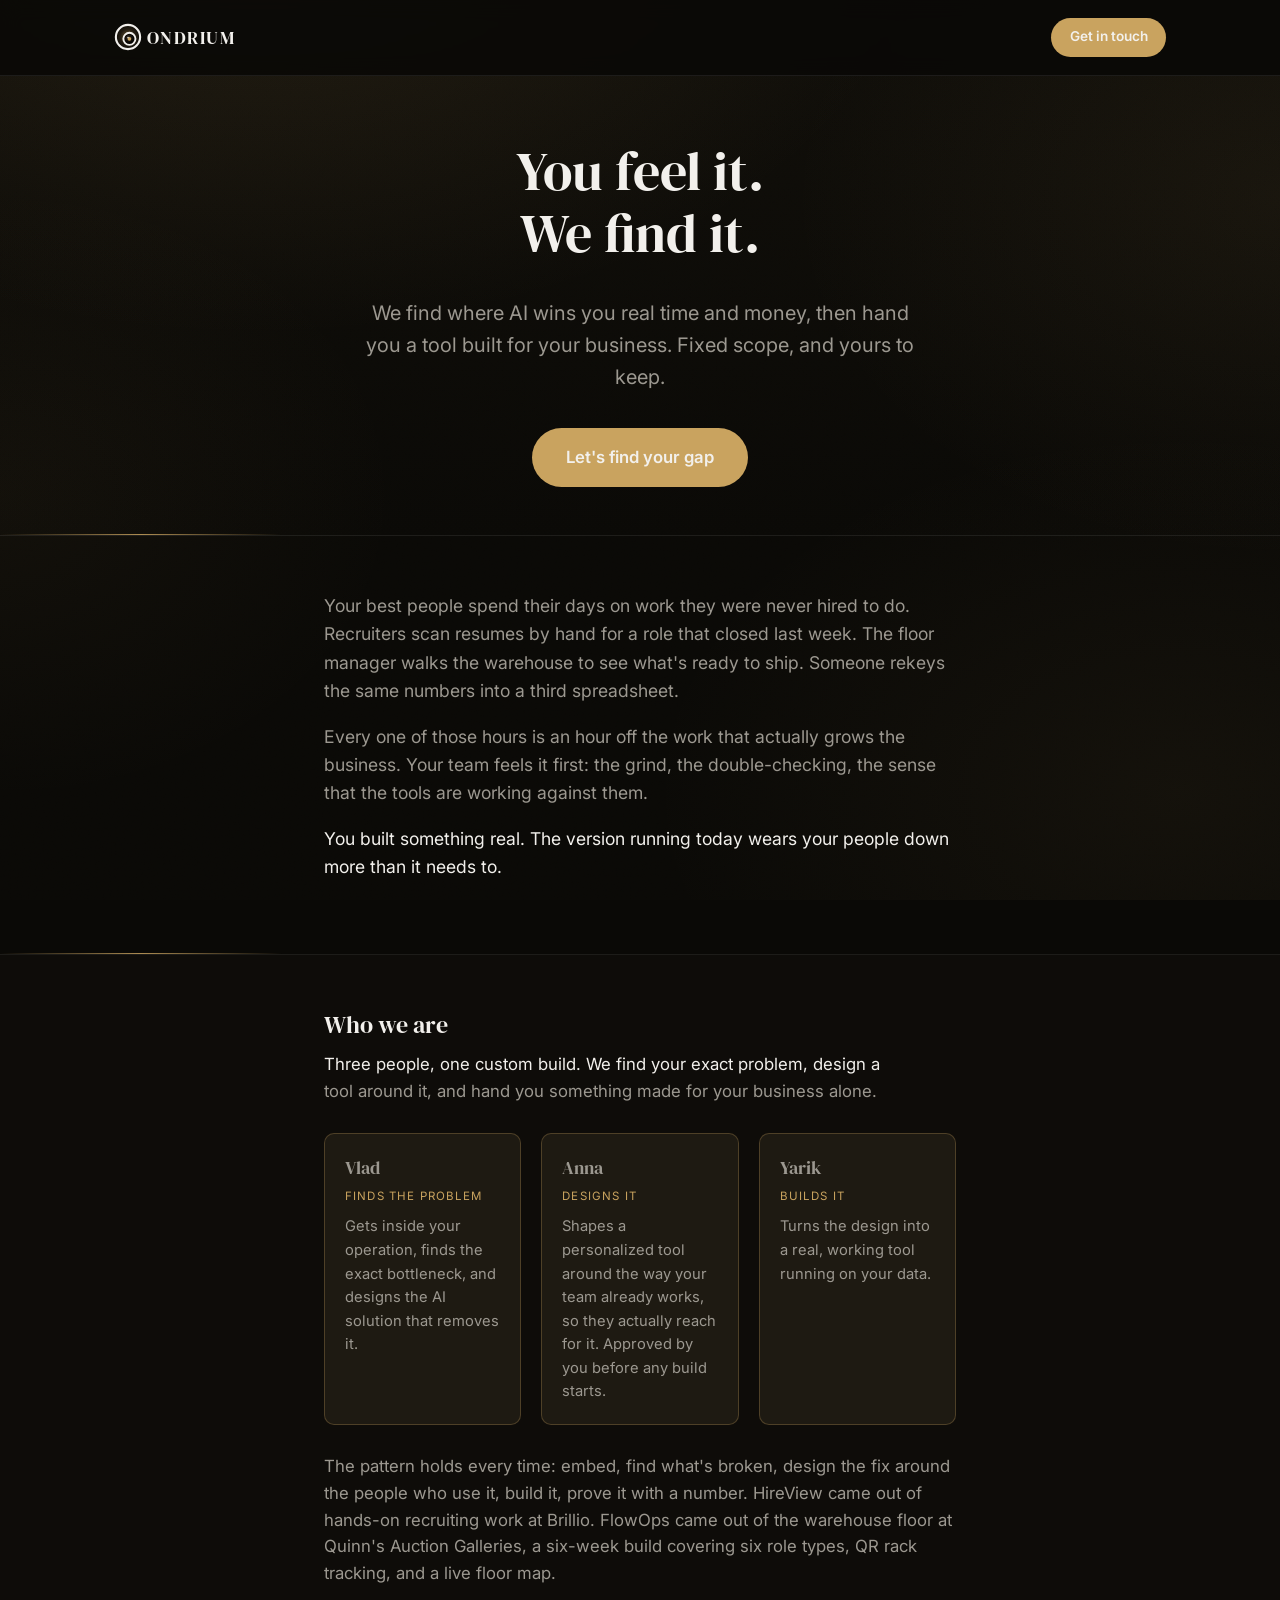
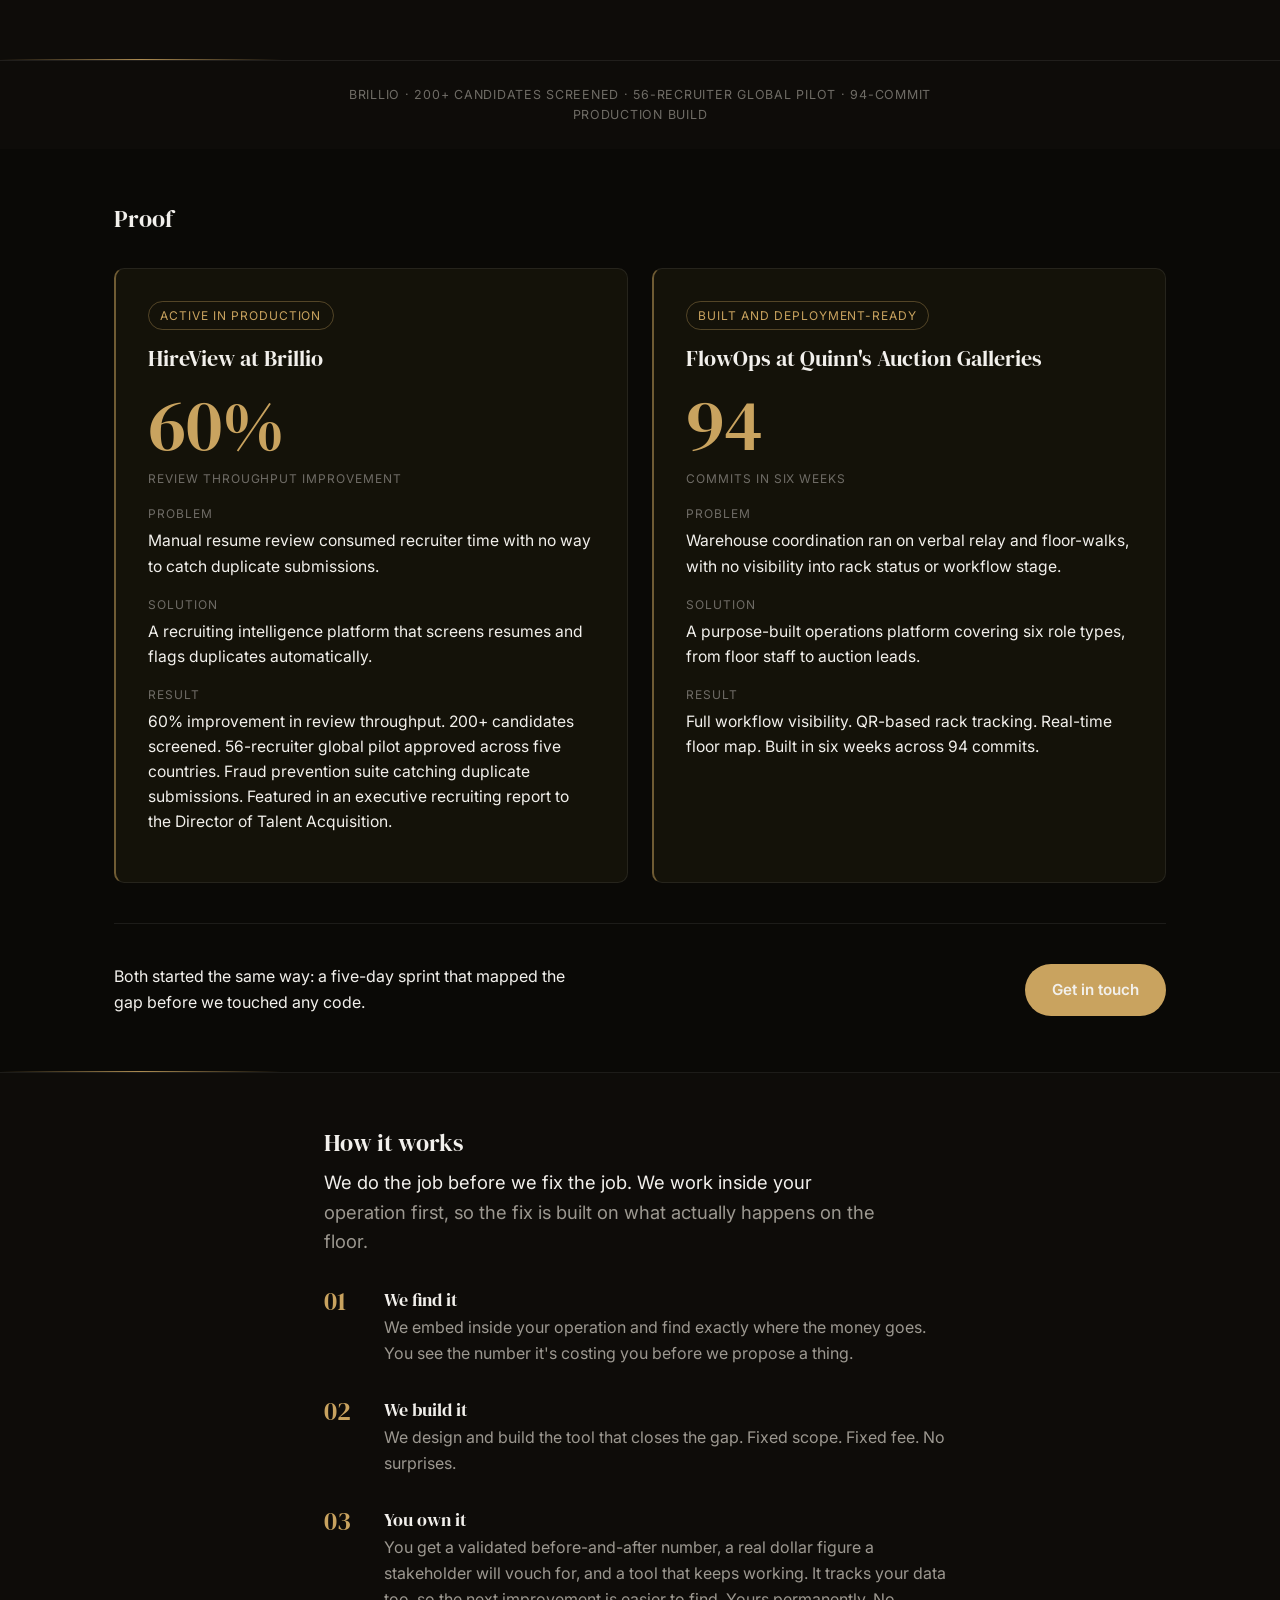
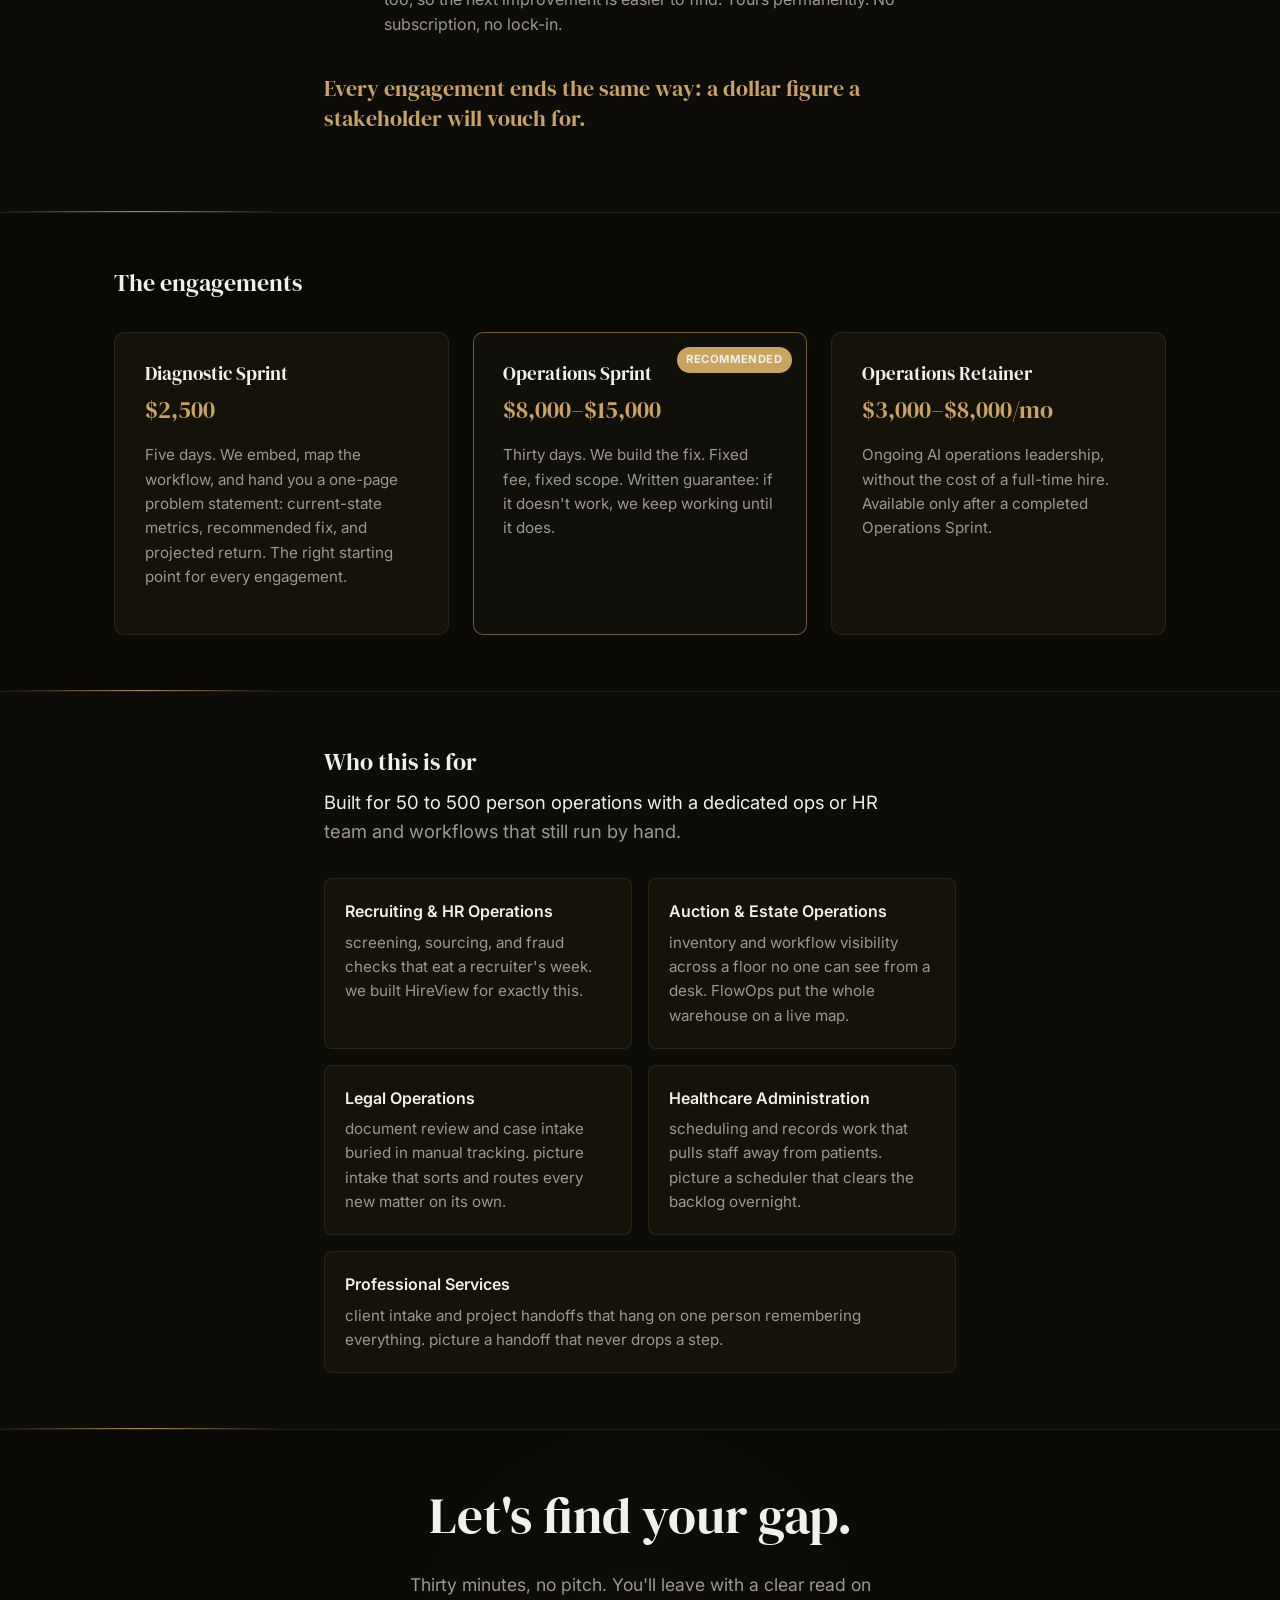
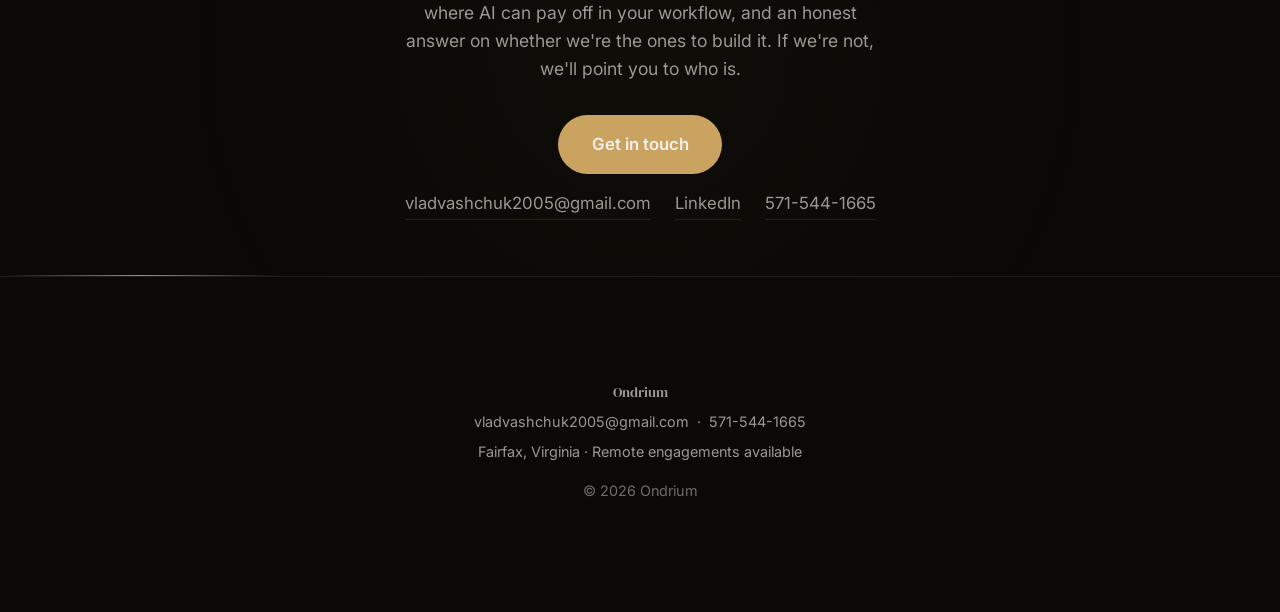
==== commit 23bd43fb: "Relabel email CTAs to Get in touch" ====
--- a/index.html
+++ b/index.html
@@ -268,16 +268,15 @@
     margin: 1.75rem 0;
   }
   .team-member {
-    background: var(--bg-card);
-    border: 1px solid var(--border);
-    border-left: 2px solid rgba(201,163,95,0.45);
+    background: #1e1a12;
+    border: 1px solid rgba(201,163,95,0.28);
     border-radius: var(--radius);
     padding: 1.25rem;
-    transition: transform 0.15s ease, box-shadow 0.15s ease, border-left-color 0.15s ease;
+    transition: transform 0.15s ease, box-shadow 0.15s ease, border-color 0.15s ease;
   }
   .team-member:hover {
     transform: translateY(-3px);
-    border-left-color: var(--accent);
+    border-color: rgba(201,163,95,0.55);
     box-shadow: 0 6px 20px rgba(201,163,95,0.10);
   }
   .team-member .team-name { font-family: 'DM Serif Display', serif; font-size: 1.1rem; margin: 0; }
@@ -555,7 +554,7 @@
         </g>
       </g>
     </svg><span class="logo-text">ONDRIUM</span></div>
-    <a href="mailto:vladvashchuk2005@gmail.com?subject=Let%27s%20find%20my%20gap" class="btn btn-primary btn-sm">Book a call</a>
+    <a href="mailto:vladvashchuk2005@gmail.com?subject=Let%27s%20find%20my%20gap" class="btn btn-primary btn-sm">Get in touch</a>
   </div>
 </header>
 
@@ -654,7 +653,7 @@
 
     <div class="mid-cta">
       <p>Both started the same way: a five-day sprint that mapped the gap before we touched any code.</p>
-      <a href="mailto:vladvashchuk2005@gmail.com?subject=Let%27s%20find%20my%20gap" class="btn btn-primary">Book a call</a>
+      <a href="mailto:vladvashchuk2005@gmail.com?subject=Let%27s%20find%20my%20gap" class="btn btn-primary">Get in touch</a>
     </div>
   </div>
 </section>
@@ -755,7 +754,7 @@
   <div class="section-inner narrow center">
     <h2>Let's find your gap.</h2>
     <p>Thirty minutes, no pitch. You'll leave with a clear read on where AI can pay off in your workflow, and an honest answer on whether we're the ones to build it. If we're not, we'll point you to who is.</p>
-    <a href="mailto:vladvashchuk2005@gmail.com?subject=Let%27s%20find%20my%20gap" class="btn btn-primary btn-lg">Book a call</a>
+    <a href="mailto:vladvashchuk2005@gmail.com?subject=Let%27s%20find%20my%20gap" class="btn btn-primary btn-lg">Get in touch</a>
     <div class="contact-direct">
       <a href="mailto:vladvashchuk2005@gmail.com">vladvashchuk2005@gmail.com</a>
       <a href="https://linkedin.com/in/vladyslav-vashchuk-3b7657355" target="_blank" rel="noopener">LinkedIn</a>
